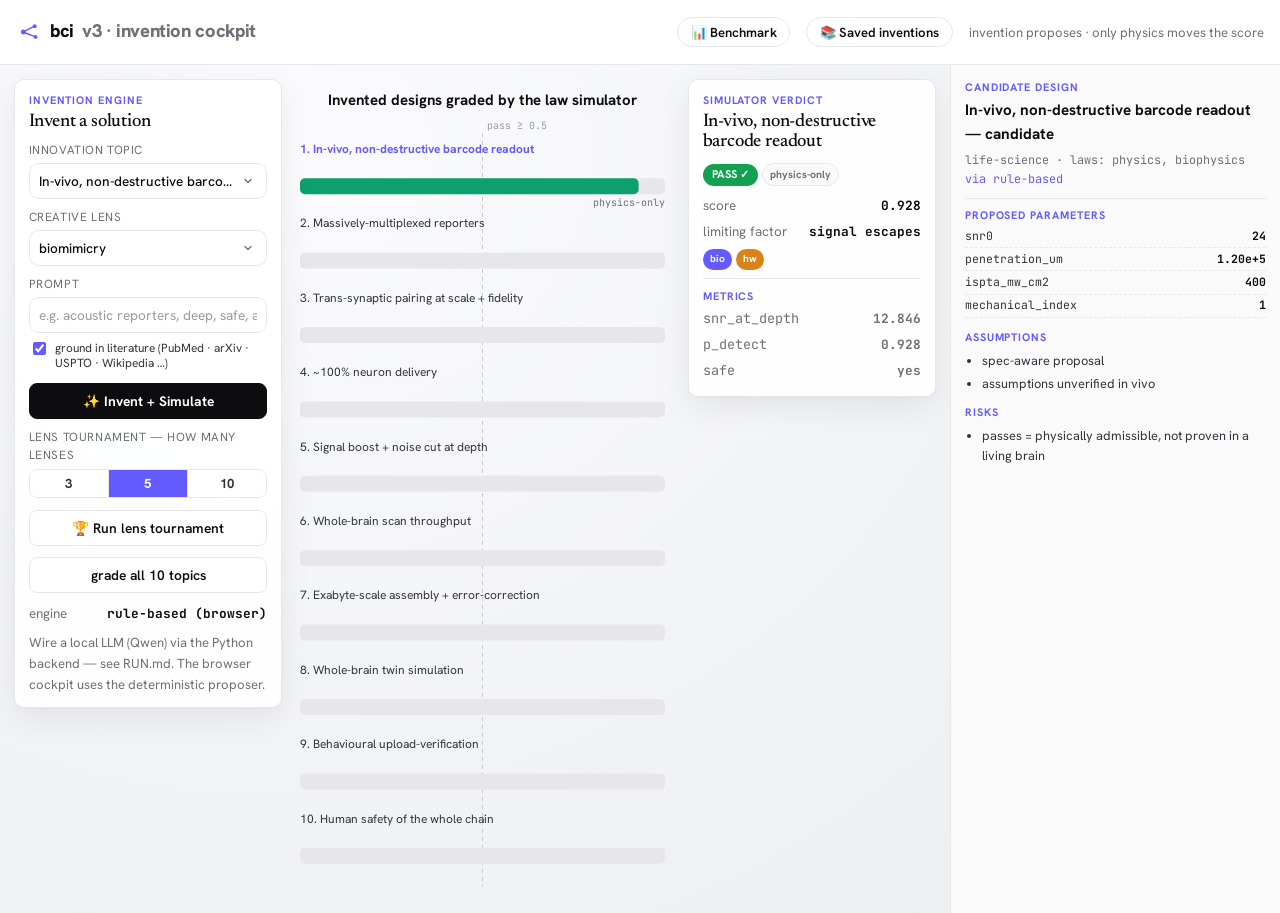
==== docs/app/index.html @ a62dabfe "Cockpit: benchmark leaderboard modal (+ past runs) and literature citations in the aside - '📊 Benchm" ====
<!doctype html>
<html lang="en">
<head>
  <meta charset="utf-8" />
  <meta name="viewport" content="width=device-width, initial-scale=1" />
  <title>BCI v3 — invention cockpit</title>
  <meta name="description" content="Invent a design for one of the 10 brain-mapping blockers, then let the law simulator grade it live." />
  <link rel="preconnect" href="https://fonts.googleapis.com" />
  <link rel="preconnect" href="https://fonts.gstatic.com" crossorigin />
  <link href="https://fonts.googleapis.com/css2?family=Newsreader:opsz,wght@6..72,400;6..72,500&family=Hanken+Grotesk:wght@400;500;600;700;800&family=JetBrains+Mono:wght@400;600&display=swap" rel="stylesheet" />
  <link rel="stylesheet" href="../assets/theme.css" />
  <link rel="stylesheet" href="app.css" />
</head>
<body>
  <nav class="nav">
    <div class="wrap">
      <a class="brand" href="#">
        <svg viewBox="0 0 32 32" fill="none" aria-hidden="true">
          <circle cx="9" cy="16" r="3" fill="currentColor"/><circle cx="23" cy="9" r="2.4" fill="currentColor"/>
          <circle cx="24" cy="22" r="2.4" fill="currentColor"/>
          <path d="M11.6 14.7 20.8 9.8M11.7 17.2 21.7 21" stroke="currentColor" stroke-width="1.8" stroke-linecap="round"/>
        </svg>
        bci <span class="muted">v3 · invention cockpit</span>
      </a>
      <div class="nav-links">
        <button class="nav-btn" id="open-bench">📊 Benchmark</button>
        <button class="nav-btn" id="open-saved">📚 Saved inventions</button>
        <span class="muted small">invention proposes · only physics moves the score</span>
      </div>
    </div>
  </nav>

  <div class="modal" id="bench" hidden>
    <div class="modal-card">
      <button class="modal-close" id="close-bench" title="close">✕</button>
      <div class="eyebrow">Model leaderboard</div>
      <h2>Benchmark</h2>
      <p class="muted small" style="max-width:66ch">Sweep all 10 topics N times, grade every attempt, and rank pass-rate + mean score. Run it once per model (change <code>LOCAL_LLM_MODEL</code>) to A-B them — the physics simulator decides the winner.</p>
      <div class="bench-controls">
        <label class="mono small">samples / topic
          <input type="number" id="bench-samples" min="1" max="10" value="2" /></label>
        <button class="btn" id="run-bench">▶ Run benchmark</button>
        <span class="muted small" id="bench-status"></span>
      </div>
      <div id="bench-result"></div>
      <hr class="divider" />
      <div class="eyebrow">Past runs</div>
      <div id="bench-history"></div>
    </div>
  </div>

  <div class="modal" id="saved" hidden>
    <div class="modal-card">
      <button class="modal-close" id="close-saved" title="close">✕</button>
      <div class="eyebrow">Database</div>
      <h2>Saved inventions</h2>
      <div class="mono small muted" id="saved-store"></div>
      <div id="saved-groups"></div>
    </div>
  </div>

  <main class="stage">
    <div class="viewer">
      <canvas id="chart"></canvas>

      <div class="overlay controls">
        <div class="eyebrow">Invention engine</div>
        <h3>Invent a solution</h3>
        <label class="fld" for="topic">innovation topic</label>
        <select id="topic"></select>
        <label class="fld" for="lens">creative lens</label>
        <select id="lens"></select>
        <label class="fld" for="prompt">prompt</label>
        <input class="txt" id="prompt" placeholder="e.g. acoustic reporters, deep, safe, aggressive" />
        <label class="chk"><input type="checkbox" id="ground" checked /> ground in literature (PubMed · arXiv · USPTO · Wikipedia …)</label>
        <button class="btn" id="invent">✨ Invent + Simulate</button>
        <label class="fld">lens tournament — how many lenses</label>
        <div class="seg" id="lensn">
          <button data-n="3">3</button><button data-n="5" class="on">5</button><button data-n="10">10</button>
        </div>
        <button class="btn ghost" id="tournament">🏆 Run lens tournament</button>
        <button class="btn ghost" id="all">grade all 10 topics</button>
        <div class="statrow" style="margin-top:.5rem"><span>engine</span><b id="backend">rule-based (browser)</b></div>
        <div class="stim-note small muted" style="margin-top:.3rem">Wire a local LLM (Qwen) via the Python backend — see RUN.md. The browser cockpit uses the deterministic proposer.</div>
      </div>

      <div class="overlay verdict">
        <div class="eyebrow">Simulator verdict</div>
        <h3 id="v-title">—</h3>
        <div style="margin-bottom:.4rem"><span class="pill" id="v-pass">—</span> <span class="fid" id="v-fid">—</span></div>
        <div class="statrow"><span>score</span><b id="v-score">—</b></div>
        <div class="statrow"><span>limiting factor</span><b id="v-limit" style="text-align:right">—</b></div>
        <div class="tags" id="v-tags"></div>
        <hr class="divider" />
        <div class="eyebrow">Metrics</div>
        <div id="v-metrics" class="mono muted">run an invention →</div>
      </div>
    </div>

    <aside class="aside">
      <div class="eyebrow">Candidate design</div>
      <h4 id="c-title">—</h4>
      <div class="mono muted small" id="c-domain"></div>
      <div class="mono small" id="c-via" style="color:var(--molecular)"></div>
      <div id="c-mech"></div>
      <hr class="divider" />
      <div class="eyebrow">Proposed parameters</div>
      <div id="c-params"></div>
      <div class="eyebrow" style="margin-top:.7rem">Assumptions</div>
      <ul class="list" id="c-assume"><li class="muted">—</li></ul>
      <div class="eyebrow">Risks</div>
      <ul class="list" id="c-risks"><li class="muted">—</li></ul>
      <div id="c-detail"></div>
      <div id="c-parts"></div>
      <div id="c-cites"></div>
      <div class="mono small" id="c-saved" style="color:var(--venv); margin-top:.4rem"></div>
      <div id="tourn"></div>
    </aside>
  </main>

  <script type="module" src="js/viewer.js"></script>
</body>
</html>
---- docs/assets/theme.css ----
/* BCI design system -- adapted from the LabSuite theme (github.com/sanjaydoc/LabSuite):
   light, monochrome, editorial. Elegant serif display + humanist sans body,
   thin dark full-width rules, black pill buttons, white cards with soft shadow
   and hairline dividers, generous whitespace. Shared across the marketing page
   (docs/index.html) and the GUI control plane (docs/app/). */

:root {
  --paper: #ffffff;
  --paper-2: #fafafa;
  --ink: #0d0d0f;      /* near-black display + primary text */
  --ink-2: #33333b;    /* dark slate for card body copy */
  --muted: #6f6f78;    /* small grey labels */
  --faint: #9a9aa2;
  --hair: #e7e7ea;     /* light hairline dividers inside cards */
  --rule: #111114;     /* the signature strong dark full-width rule */

  --accent: #0d0d0f;   /* actions are black, like Merge */
  --ok: #12a150;       /* bright green (ALLOW) */
  --ok-bg: #e8f2ec;
  --no: #e0332d;       /* bright red (DENY) */
  --no-bg: #f6ebe9;

  /* small part-accent dots for wayfinding (kept subtle) — the four BCI parts */
  --molecular: #635bff;  /* P1 molecular */
  --scanner: #d98218;    /* P2 hardware / scanner */
  --template: #2f6fed;   /* P3 brain template */
  --venv: #0e9f6e;       /* P4 virtual environment */

  --shadow-sm: 0 1px 2px rgba(16, 16, 20, .05);
  --shadow: 0 1px 2px rgba(16, 16, 20, .04), 0 10px 34px rgba(16, 16, 20, .07);
  --radius: 16px;
  --radius-sm: 10px;
  --pill: 999px;
  --maxw: 1080px;

  --serif: "Newsreader", Georgia, "Times New Roman", serif;
  --sans: "Hanken Grotesk", -apple-system, BlinkMacSystemFont, "Segoe UI", Roboto, Helvetica, Arial, sans-serif;
}

* { box-sizing: border-box; }

html { -webkit-text-size-adjust: 100%; }

body {
  margin: 0;
  background: var(--paper);
  color: var(--ink);
  font-family: var(--sans);
  font-size: 16px;
  line-height: 1.6;
  -webkit-font-smoothing: antialiased;
  text-rendering: optimizeLegibility;
}

a { color: var(--ink); text-decoration: none; }
a:hover { text-decoration: underline; }

h1, h2, h3 { font-family: var(--serif); font-weight: 500; letter-spacing: -0.01em; line-height: 1.1; margin: 0; }
h1 { font-size: clamp(2.6rem, 6vw, 4.4rem); }
h2 { font-size: clamp(1.8rem, 4vw, 2.8rem); }
h3 { font-size: 1.35rem; }

p { margin: 0 0 1rem; color: var(--ink-2); }

.wrap { max-width: var(--maxw); margin: 0 auto; padding: 0 24px; }

/* --- the signature dark rule ------------------------------------------- */
.rule { border: 0; border-top: 1.5px solid var(--rule); margin: 0; }
.section { padding: 64px 0; }
.section + .section { border-top: 1.5px solid var(--rule); }

/* --- small grey label (Merge "Location / Employment Type" style) -------- */
.label {
  font-size: .74rem;
  color: var(--muted);
  letter-spacing: .01em;
  text-transform: none;
  margin-bottom: .25rem;
}
.eyebrow {
  font-size: .8rem;
  letter-spacing: .12em;
  text-transform: uppercase;
  color: var(--muted);
  font-weight: 600;
}

/* --- buttons: Merge-style pills ---------------------------------------- *
 * Two tiers, matching merge.io:
 *   .btn            solid black PILL  — primary CTAs ("Join us! →")
 *   .btn.ghost/.act white OUTLINE pill — secondary/inline ("Upload file")
 * Everything is fully rounded (border-radius: 999px). */
.btn {
  display: inline-flex; align-items: center; justify-content: center; gap: .5rem; white-space: nowrap;
  background: var(--ink); color: #fff;
  font-family: var(--sans); font-weight: 600; font-size: .95rem;
  padding: .68rem 1.4rem; border: 1.5px solid var(--ink); border-radius: 999px; cursor: pointer;
  transition: transform .12s ease, opacity .12s ease, background .12s ease, color .12s ease;
}
.btn:hover { opacity: .9; text-decoration: none; transform: translateY(-1px); }
.btn.ghost { background: transparent; color: var(--ink); border: 1.5px solid var(--ink); }
.btn.ghost:hover { background: var(--ink); color: #fff; opacity: 1; }
.btn:disabled { opacity: .4; cursor: not-allowed; transform: none; }
.btn-sm { padding: .46rem 1.05rem; font-size: .85rem; }

/* Inline/secondary action pill (in tables, cards): light outline, inverts on
   hover. This is the Merge "Upload file" look — far cleaner in a table than a
   solid-black block, and still fully monochrome. */
.btn.act {
  background: var(--paper); color: var(--ink); border: 1.5px solid var(--rule);
  font-weight: 600; font-size: .76rem; padding: .3rem .9rem;
}
.btn.act:hover { background: var(--ink); color: #fff; border-color: var(--ink); opacity: 1; transform: none; }

/* --- cards ------------------------------------------------------------- */
.card {
  background: var(--paper);
  border: 1px solid var(--hair);
  border-radius: var(--radius);
  box-shadow: var(--shadow);
  padding: 22px;
}
.card .divider { border: 0; border-top: 1px solid var(--hair); margin: 14px 0; }

/* --- chips / status ---------------------------------------------------- */
.chip {
  display: inline-flex; align-items: center; gap: .4rem; white-space: nowrap;
  font-size: .78rem; font-weight: 600; line-height: 1.35;
  padding: .18rem .55rem; border-radius: var(--pill);
  border: 1px solid var(--hair); color: var(--ink-2); background: var(--paper-2);
}
/* Status chips: outline pills in the same language as the action buttons —
   bright colored border + text on a transparent ground (no filled blob). */
.chip.allow { color: var(--ok); background: transparent; border: 1.5px solid var(--ok); }
.chip.deny { color: var(--no); background: transparent; border: 1.5px solid var(--no); }
.dot { width: 8px; height: 8px; border-radius: 50%; display: inline-block; }
.dot.molecular { background: var(--molecular); }
.dot.scanner { background: var(--scanner); }
.dot.template { background: var(--template); }
.dot.venv { background: var(--venv); }

/* --- code -------------------------------------------------------------- */
code, pre, .mono { font-family: "JetBrains Mono", ui-monospace, SFMono-Regular, Menlo, Consolas, monospace; }
pre {
  background: #0d0d0f; color: #f4f4f5;
  border-radius: var(--radius-sm); padding: 16px 18px; overflow-x: auto;
  font-size: .85rem; line-height: 1.55;
}
:not(pre) > code {
  background: var(--paper-2); border: 1px solid var(--hair);
  border-radius: 6px; padding: .1rem .35rem; font-size: .85em;
}

/* --- nav --------------------------------------------------------------- */
.nav {
  position: sticky; top: 0; z-index: 20;
  background: rgba(255, 255, 255, .82);
  backdrop-filter: saturate(140%) blur(10px);
  border-bottom: 1.5px solid var(--rule);
}
.nav .wrap { display: flex; align-items: center; justify-content: space-between; height: 64px; }
.brand { display: flex; align-items: center; gap: .55rem; font-weight: 800; font-size: 1.15rem; letter-spacing: -.02em; }
.brand svg { width: 26px; height: 26px; }
.nav-links { display: flex; align-items: center; gap: 1.4rem; }
/* Plain nav links are grey ink; buttons (.btn) keep their own white text --
   scope this rule so it doesn't override the button's colour (specificity clash). */
.nav-links a:not(.btn) { font-size: .92rem; color: var(--ink-2); font-weight: 500; }
.nav-links a:not(.btn):hover { color: var(--ink); }
.nav-links a.btn { color: #fff; }
.nav-links a.btn.ghost { color: var(--ink); }

/* --- tables ------------------------------------------------------------ */
table { border-collapse: collapse; width: 100%; font-size: .9rem; }
th, td { text-align: left; padding: .6rem .5rem; border-bottom: 1px solid var(--hair); }
th { color: var(--muted); font-weight: 600; font-size: .78rem; }

.muted { color: var(--muted); }
.center { text-align: center; }

@media (max-width: 720px) {
  .nav .wrap { height: 56px; gap: .5rem; padding: 0 16px; }
  .brand { font-size: 1rem; gap: .4rem; }
  .brand svg { width: 22px; height: 22px; }
  .brand .muted { display: none; }        /* hide the "control plane" subtitle */
  .nav-links { gap: .55rem; }
  .nav-links a:not(.btn) { display: none; }
  .nav-links .btn-sm { padding: .4rem .7rem; font-size: .82rem; }
  .section { padding: 44px 0; }
}
---- docs/app/app.css ----
/* v3 invention cockpit — v1's theme + the floating-card cockpit layout.
   Stage = a live scorecard canvas with floating control/verdict cards + a candidate aside. */

* { box-sizing: border-box; }
body { margin: 0; font-family: var(--sans); color: var(--ink); background: var(--paper); }
.small { font-size: .82rem; }
.muted { color: var(--muted); }
.divider { border: 0; border-top: 1px solid var(--hair); margin: .55rem 0; }

.nav { border-bottom: 1px solid var(--hair); background: var(--paper); }
.nav .wrap { max-width: none; margin: 0; padding: .55rem 1rem; display: flex; align-items: center; justify-content: space-between; }
.brand { display: flex; align-items: center; gap: .5rem; font-weight: 800; text-decoration: none; color: var(--ink); }
.brand svg { width: 26px; height: 26px; color: var(--molecular); }
.nav-links { display: flex; align-items: center; gap: 1rem; }

.stage { display: grid; grid-template-columns: 1fr 330px; height: calc(100vh - 52px); }
.viewer { position: relative; overflow: hidden; background:
  radial-gradient(120% 120% at 30% 10%, #fbfbfd 0%, #f2f3f6 60%, #eceef2 100%); }
#chart { position: absolute; inset: 0; width: 100%; height: 100%; display: block; }

.overlay { position: absolute; z-index: 4; background: rgba(255,255,255,.9); backdrop-filter: blur(8px);
  border: 1px solid var(--hair); border-radius: var(--radius-sm); box-shadow: var(--shadow); padding: .75rem .85rem; }
.overlay.controls { top: 14px; left: 14px; width: 268px; max-height: calc(100% - 28px); overflow: auto; }
.overlay.verdict { top: 14px; right: 14px; width: 248px; }
.eyebrow { font-size: .68rem; letter-spacing: .09em; text-transform: uppercase; color: var(--molecular); font-weight: 700; }
.overlay h3 { margin: .15rem 0 .5rem; font-family: var(--serif); font-weight: 500; font-size: 1.15rem; }

label.fld { display: block; font-size: .74rem; color: var(--muted); text-transform: uppercase; letter-spacing: .05em; margin: .55rem 0 .2rem; }
select, input.txt { width: 100%; padding: .5rem .6rem; border: 1px solid var(--hair); border-radius: 10px;
  background: #fff; font-family: var(--sans); font-size: .85rem; color: var(--ink); transition: border-color .15s, box-shadow .15s; }
input.txt::placeholder { color: var(--faint); }
input.txt:hover, select:hover { border-color: #c9c9d4; }
input.txt:focus, select:focus { outline: none; border-color: var(--molecular); box-shadow: 0 0 0 3px rgba(99,91,255,.14); }
/* custom dropdown chevron — native one sits awkwardly far right; replace it */
select {
  appearance: none; -webkit-appearance: none; -moz-appearance: none;
  padding-right: 2.1rem; cursor: pointer; font-weight: 500;
  background-image: url("data:image/svg+xml,%3Csvg xmlns='http://www.w3.org/2000/svg' width='12' height='12' viewBox='0 0 24 24' fill='none' stroke='%236f6f78' stroke-width='2.6' stroke-linecap='round' stroke-linejoin='round'%3E%3Cpolyline points='6 9 12 15 18 9'/%3E%3C/svg%3E");
  background-repeat: no-repeat; background-position: right .75rem center; text-overflow: ellipsis;
}
select:hover { background-image: url("data:image/svg+xml,%3Csvg xmlns='http://www.w3.org/2000/svg' width='12' height='12' viewBox='0 0 24 24' fill='none' stroke='%23635bff' stroke-width='2.6' stroke-linecap='round' stroke-linejoin='round'%3E%3Cpolyline points='6 9 12 15 18 9'/%3E%3C/svg%3E"); }

.btn { display: block; width: 100%; text-align: center; padding: .5rem .6rem; border-radius: 8px; margin-top: .7rem;
  border: 1px solid var(--accent); background: var(--accent); color: #fff; font-weight: 700; font-size: .86rem; cursor: pointer; }
.btn:hover { opacity: .9; }
.btn.ghost { background: #fff; color: var(--ink); border-color: var(--hair); font-weight: 600; }
.btn.ghost:hover { border-color: var(--molecular); color: var(--molecular); }

.seg { display: flex; gap: 0; border: 1px solid var(--hair); border-radius: 8px; overflow: hidden; margin-top: .2rem; }
.seg button { flex: 1; padding: .34rem 0; border: 0; background: #fff; font-family: var(--sans); font-weight: 700; font-size: .82rem; color: var(--ink-2); cursor: pointer; border-right: 1px solid var(--hair); }
.seg button:last-child { border-right: 0; }
.seg button.on { background: var(--molecular); color: #fff; }
.tourn-row { display: grid; grid-template-columns: auto 1fr auto; gap: .5rem; align-items: center; font-size: .78rem; padding: .2rem 0; border-bottom: 1px dashed var(--hair); }
.tourn-row .ln { font-family: "JetBrains Mono", monospace; font-size: .7rem; color: var(--muted); }
.tourn-row .sc { font-family: "JetBrains Mono", monospace; font-weight: 700; }
.tourn-row .dot { width: 8px; height: 8px; border-radius: 50%; }
.tourn-row .dot.p { background: var(--ok); } .tourn-row .dot.f { background: var(--no); }

.statrow { display: flex; justify-content: space-between; align-items: baseline; font-size: .84rem; padding: .14rem 0; }
.statrow span { color: var(--muted); } .statrow b { font-family: "JetBrains Mono", monospace; font-size: .8rem; }
.pill { display: inline-block; font-size: .7rem; font-weight: 700; padding: 2px 9px; border-radius: 999px; color: #fff; }
.pill.pass { background: var(--ok); } .pill.fail { background: var(--no); }
.fid { display: inline-block; font-size: .66rem; font-weight: 700; padding: 2px 7px; border-radius: 999px; background: var(--paper-2); border: 1px solid var(--hair); color: var(--muted); }
.tags { display: flex; gap: 4px; flex-wrap: wrap; margin-top: .3rem; }
.tag { font-size: .64rem; font-weight: 700; padding: 2px 7px; border-radius: 999px; color: #fff; }
.tag.bio { background: var(--molecular); } .tag.hw { background: var(--scanner); } .tag.sw { background: var(--ink-2); }
.tag.tpl { background: var(--template); } .tag.venv { background: var(--venv); }
.mono { font-family: "JetBrains Mono", monospace; font-size: .74rem; }

/* candidate aside */
.aside { border-left: 1px solid var(--hair); background: var(--paper-2); padding: .85rem; overflow: auto; }
.aside h4 { margin: .1rem 0 .3rem; font-family: var(--sans); font-weight: 700; font-size: .95rem; }
.kv { font-family: "JetBrains Mono", monospace; font-size: .72rem; color: var(--ink-2); display: flex; justify-content: space-between; gap: 1rem; padding: .12rem 0; border-bottom: 1px dashed var(--hair); }
.kv b { color: var(--ink); }
.list { margin: .3rem 0 .6rem; padding-left: 1.1rem; font-size: .8rem; color: var(--ink-2); }
.list li { margin: .12rem 0; }

.nav-btn { padding: .34rem .8rem; border: 1px solid var(--hair); background: #fff; border-radius: 999px;
  font-family: var(--sans); font-size: .82rem; font-weight: 600; cursor: pointer; color: var(--ink); }
.nav-btn:hover { border-color: var(--molecular); color: var(--molecular); }

/* detail sections + parts in the aside */
.detsec { margin: .5rem 0; } .detsec .lbl { font-size: .66rem; font-weight: 700; letter-spacing: .05em;
  text-transform: uppercase; color: var(--molecular); } .detsec p { margin: .12rem 0 0; font-size: .8rem; color: var(--ink-2); line-height: 1.45; }
.part { display: grid; grid-template-columns: 1fr; gap: 1px; font-size: .78rem; padding: .3rem 0; border-bottom: 1px dashed var(--hair); }
.part b { color: var(--ink); } .part span { color: var(--muted); font-size: .72rem; }
.chk { display: flex; align-items: flex-start; gap: .4rem; font-size: .74rem; color: var(--ink-2); margin: .5rem 0 .2rem; line-height: 1.3; cursor: pointer; }
.chk input { margin-top: .1rem; accent-color: var(--molecular); }
.cite { display: block; font-size: .76rem; padding: .25rem 0; border-bottom: 1px dashed var(--hair); }
.cite .src { display: inline-block; font-size: .62rem; font-weight: 700; text-transform: uppercase; color: #fff; background: var(--scanner); border-radius: 4px; padding: 1px 5px; margin-right: .35rem; }
.cite a { color: var(--template); text-decoration: none; } .cite a:hover { text-decoration: underline; }

/* saved-inventions modal, grouped by the 10 categories */
.modal { position: fixed; inset: 0; z-index: 40; background: rgba(20,20,26,.5); backdrop-filter: blur(3px); display: grid; place-items: center; padding: 3vh 3vw; }
.modal[hidden] { display: none; }
.modal-card { background: var(--paper); border-radius: var(--radius); max-width: 900px; width: 100%; max-height: 92vh; overflow: auto; padding: 1.3rem 1.5rem; box-shadow: var(--shadow); }
.modal-card h2 { font-family: var(--serif); font-weight: 500; font-size: 1.4rem; margin: .1rem 0 .3rem; }
.modal-close { float: right; border: 1px solid var(--hair); background: #fff; border-radius: 8px; cursor: pointer; width: 30px; height: 30px; font-size: 1rem; }
.cat { margin-top: 1.1rem; } .cat h3 { font-family: var(--sans); font-weight: 700; font-size: .92rem; display: flex; align-items: center; gap: .5rem; margin: 0 0 .3rem; }
.cat .n { font-family: "JetBrains Mono", monospace; font-size: .7rem; color: var(--muted); }
.inv-row { display: grid; grid-template-columns: auto 1fr auto auto; gap: .6rem; align-items: center; padding: .35rem .5rem; border: 1px solid var(--hair); border-radius: 8px; margin: .25rem 0; font-size: .82rem; }
.inv-row .dot { width: 8px; height: 8px; border-radius: 50%; } .inv-row .dot.p { background: var(--ok); } .inv-row .dot.f { background: var(--no); }
.inv-row .ti { overflow: hidden; text-overflow: ellipsis; white-space: nowrap; }
.inv-row .sc { font-family: "JetBrains Mono", monospace; font-weight: 700; }
.del { border: 0; background: transparent; cursor: pointer; font-size: 1rem; opacity: .5; padding: 0 .2rem; }
.del:hover { opacity: 1; }
.cat-empty { font-size: .78rem; color: var(--faint); font-style: italic; padding: .2rem .5rem; }

/* benchmark */
.bench-controls { display: flex; align-items: center; gap: .8rem; margin: .8rem 0; flex-wrap: wrap; }
.bench-controls input[type=number] { width: 56px; padding: .3rem .4rem; border: 1px solid var(--hair); border-radius: 8px; margin-left: .3rem; }
.bench-controls .btn { width: auto; display: inline-block; margin: 0; padding: .45rem 1rem; }
.bench-head { display: flex; gap: 1.4rem; flex-wrap: wrap; font-size: .84rem; margin: .4rem 0 .6rem; }
.bench-head b { font-family: "JetBrains Mono", monospace; }
.bench-table { width: 100%; border-collapse: collapse; font-size: .82rem; }
.bench-table th { text-align: right; font-size: .68rem; text-transform: uppercase; letter-spacing: .05em; color: var(--muted); border-bottom: 1.5px solid var(--rule); padding: 5px 8px; }
.bench-table th:first-child { text-align: left; }
.bench-table td { padding: 5px 8px; border-bottom: 1px solid var(--hair); text-align: right; font-family: "JetBrains Mono", monospace; }
.bench-table td:first-child { text-align: left; font-family: var(--sans); }
.bench-bar { height: 7px; border-radius: 4px; background: var(--ok); display: inline-block; vertical-align: middle; }
.bench-run { font-size: .76rem; color: var(--ink-2); padding: .25rem 0; border-bottom: 1px dashed var(--hair); display: flex; justify-content: space-between; gap: 1rem; }
.bench-run b { font-family: "JetBrains Mono", monospace; }

@media (max-width: 860px) {
  .stage { grid-template-columns: 1fr; height: auto; }
  .viewer { height: 60vh; } .aside { border-left: 0; border-top: 1px solid var(--hair); }
}
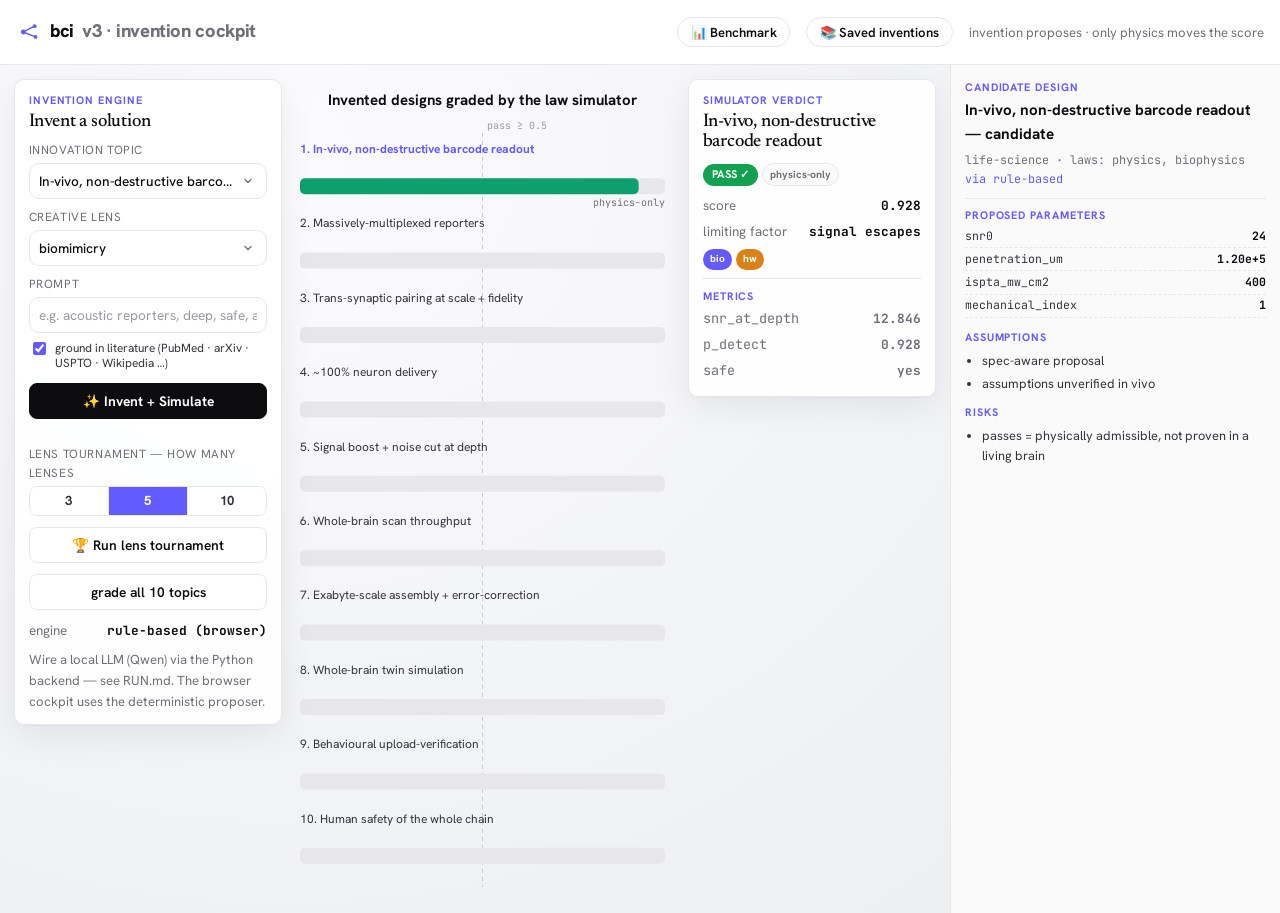
==== commit b1a06100: "Cockpit: live pipeline status + label the simulator step clearly - status line under Invent shows th" ====
--- a/docs/app/index.html
+++ b/docs/app/index.html
@@ -74,6 +74,7 @@
         <input class="txt" id="prompt" placeholder="e.g. acoustic reporters, deep, safe, aggressive" />
         <label class="chk"><input type="checkbox" id="ground" checked /> ground in literature (PubMed · arXiv · USPTO · Wikipedia …)</label>
         <button class="btn" id="invent">✨ Invent + Simulate</button>
+        <div class="mono small" id="invent-status" style="min-height:1.1em; color:var(--molecular); margin-top:.25rem"></div>
         <label class="fld">lens tournament — how many lenses</label>
         <div class="seg" id="lensn">
           <button data-n="3">3</button><button data-n="5" class="on">5</button><button data-n="10">10</button>
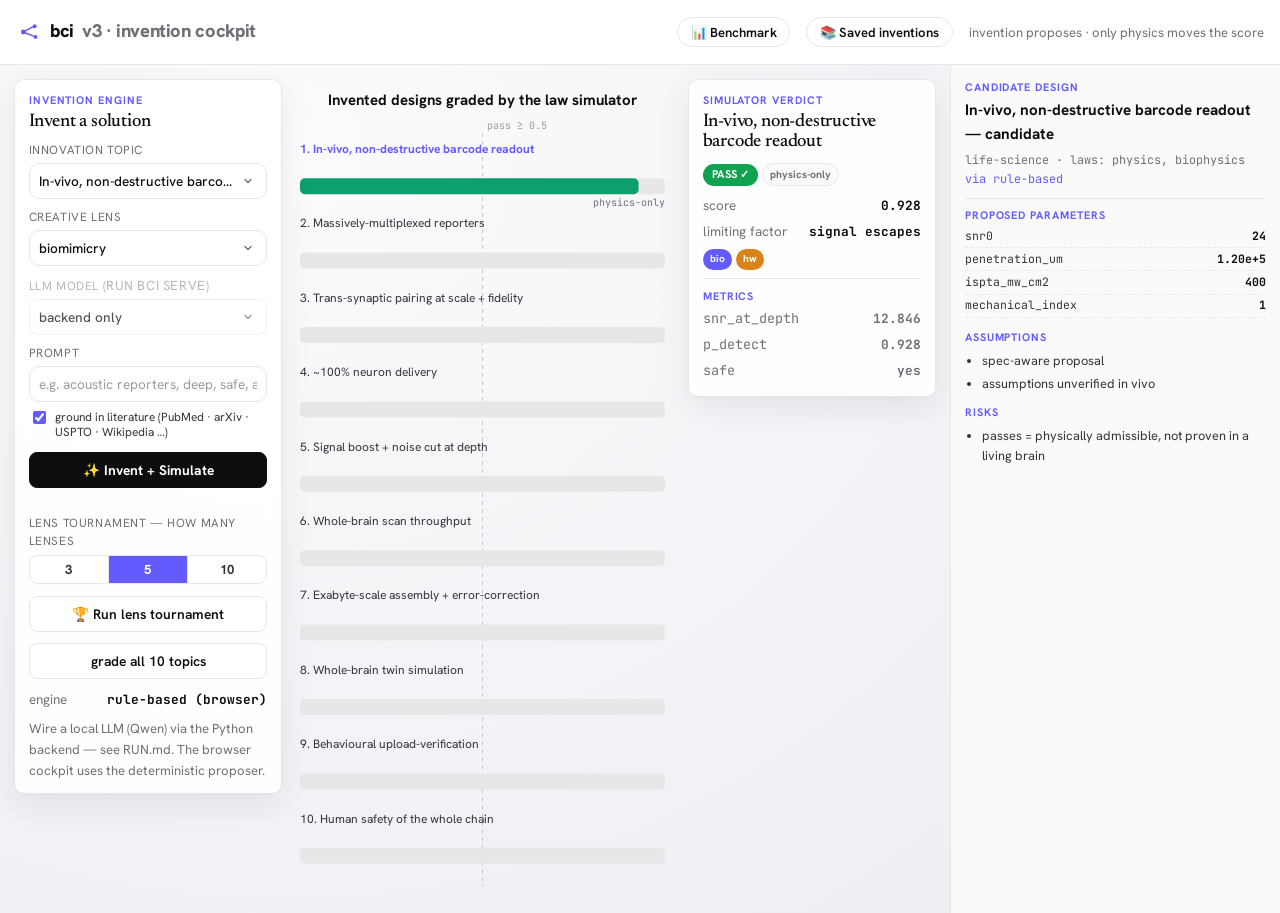
==== commit caef4170: "Add GUI model picker (auto-detects installed models) + real invention screenshots - /api/models auto" ====
--- a/docs/app/index.html
+++ b/docs/app/index.html
@@ -23,8 +23,8 @@
         bci <span class="muted">v3 · invention cockpit</span>
       </a>
       <div class="nav-links">
-        <button class="nav-btn" id="open-bench">📊 Benchmark</button>
-        <button class="nav-btn" id="open-saved">📚 Saved inventions</button>
+        <button class="nav-btn" id="open-bench" title="Sweep all 10 topics N times, grade every attempt, and rank pass-rate + mean score — a model leaderboard. Run it per model to A-B them. Saved to the DB.">📊 Benchmark</button>
+        <button class="nav-btn" id="open-saved" title="Browse every invention auto-saved to the database, grouped by the 10 innovation categories. Click one to read its full design; 🗑 to delete.">📚 Saved inventions</button>
         <span class="muted small">invention proposes · only physics moves the score</span>
       </div>
     </div>
@@ -55,7 +55,15 @@
       <div class="eyebrow">Database</div>
       <h2>Saved inventions</h2>
       <div class="mono small muted" id="saved-store"></div>
+      <p class="muted small">Click any invention to read its full design.</p>
       <div id="saved-groups"></div>
+    </div>
+  </div>
+
+  <div class="modal" id="invdetail" hidden>
+    <div class="modal-card">
+      <button class="modal-close" id="close-invdetail" title="close">✕</button>
+      <div id="invdetail-body"></div>
     </div>
   </div>
 
@@ -70,17 +78,19 @@
         <select id="topic"></select>
         <label class="fld" for="lens">creative lens</label>
         <select id="lens"></select>
+        <label class="fld" for="model" id="model-lbl" title="Which LLM invents the design. Auto-detected from your local server (Ollama) — every model you've pulled is listed. Switch to A-B them: the physics simulator decides which invents better. Needs the Python backend (bci serve); greyed out in browser-only mode.">LLM model <span class="muted small" id="model-hint"></span></label>
+        <select id="model" title="Pick the model to invent with — auto-detected from your Ollama install."></select>
         <label class="fld" for="prompt">prompt</label>
         <input class="txt" id="prompt" placeholder="e.g. acoustic reporters, deep, safe, aggressive" />
-        <label class="chk"><input type="checkbox" id="ground" checked /> ground in literature (PubMed · arXiv · USPTO · Wikipedia …)</label>
-        <button class="btn" id="invent">✨ Invent + Simulate</button>
+        <label class="chk" title="Before inventing, search PubMed / arXiv / USPTO / PubChem / GitHub / SearXNG / Wikipedia and feed the results to the model, so the design is grounded in real prior art. Adds a few seconds; the citations are shown and saved. Uncheck for faster runs."><input type="checkbox" id="ground" checked /> ground in literature (PubMed · arXiv · USPTO · Wikipedia …)</label>
+        <button class="btn" id="invent" title="Invent one design for the selected topic + lens + prompt, then grade it with the biophysics / physics / electronics simulator and auto-save it to the database.">✨ Invent + Simulate</button>
         <div class="mono small" id="invent-status" style="min-height:1.1em; color:var(--molecular); margin-top:.25rem"></div>
-        <label class="fld">lens tournament — how many lenses</label>
-        <div class="seg" id="lensn">
+        <label class="fld" title="How many of the 10 creative lenses the tournament runs.">lens tournament — how many lenses</label>
+        <div class="seg" id="lensn" title="How many creative lenses the tournament runs (3, 5, or all 10).">
           <button data-n="3">3</button><button data-n="5" class="on">5</button><button data-n="10">10</button>
         </div>
-        <button class="btn ghost" id="tournament">🏆 Run lens tournament</button>
-        <button class="btn ghost" id="all">grade all 10 topics</button>
+        <button class="btn ghost" id="tournament" title="Invent the SELECTED topic through several creative lenses at once (3/5/10 above) and rank them by simulator score — shows which lens produces the best design. Real diversity needs the LLM backend.">🏆 Run lens tournament</button>
+        <button class="btn ghost" id="all" title="Run the engine once for EACH of the 10 topics and fill the scorecard chart — a quick at-a-glance sweep (1 sample per topic, not saved). For a rigorous, averaged, saved leaderboard use 📊 Benchmark.">grade all 10 topics</button>
         <div class="statrow" style="margin-top:.5rem"><span>engine</span><b id="backend">rule-based (browser)</b></div>
         <div class="stim-note small muted" style="margin-top:.3rem">Wire a local LLM (Qwen) via the Python backend — see RUN.md. The browser cockpit uses the deterministic proposer.</div>
       </div>
--- a/docs/app/app.css
+++ b/docs/app/app.css
@@ -121,6 +121,22 @@
 .bench-run { font-size: .76rem; color: var(--ink-2); padding: .25rem 0; border-bottom: 1px dashed var(--hair); display: flex; justify-content: space-between; gap: 1rem; }
 .bench-run b { font-family: "JetBrains Mono", monospace; }
 
+/* clickable saved row + full invention detail view */
+.inv-row { cursor: pointer; } .inv-row:hover { border-color: var(--molecular); }
+.inv-row .ti { pointer-events: none; }
+.id-sec { margin: 1rem 0; } .id-sec h4 { font-family: var(--sans); font-weight: 700; font-size: .82rem; text-transform: uppercase; letter-spacing: .05em; color: var(--molecular); margin: 0 0 .3rem; }
+.id-sec p { margin: .1rem 0; font-size: .88rem; color: var(--ink-2); line-height: 1.5; }
+.id-sec ul { margin: .2rem 0; padding-left: 1.2rem; font-size: .86rem; color: var(--ink-2); }
+.id-meta { display: flex; flex-wrap: wrap; gap: .4rem .9rem; font-size: .78rem; color: var(--muted); margin: .2rem 0 .5rem; }
+.id-meta b { color: var(--ink); font-family: "JetBrains Mono", monospace; }
+.id-kv { display: grid; grid-template-columns: 1fr auto; gap: .3rem 1rem; font-family: "JetBrains Mono", monospace; font-size: .78rem; }
+.id-kv .k { color: var(--muted); } .id-kv .v { color: var(--ink); text-align: right; }
+.id-domain { display: grid; grid-template-columns: 90px 1fr; gap: .4rem; margin: .3rem 0; font-size: .86rem; }
+.id-domain .dl { font-size: .66rem; font-weight: 700; text-transform: uppercase; color: var(--molecular); padding-top: .15rem; }
+.id-cite { display: block; font-size: .8rem; padding: .2rem 0; }
+.id-cite .src { font-size: .62rem; font-weight: 700; text-transform: uppercase; color: #fff; background: var(--scanner); border-radius: 4px; padding: 1px 5px; margin-right: .35rem; }
+.id-cite a { color: var(--template); text-decoration: none; } .id-cite a:hover { text-decoration: underline; }
+
 @media (max-width: 860px) {
   .stage { grid-template-columns: 1fr; height: auto; }
   .viewer { height: 60vh; } .aside { border-left: 0; border-top: 1px solid var(--hair); }
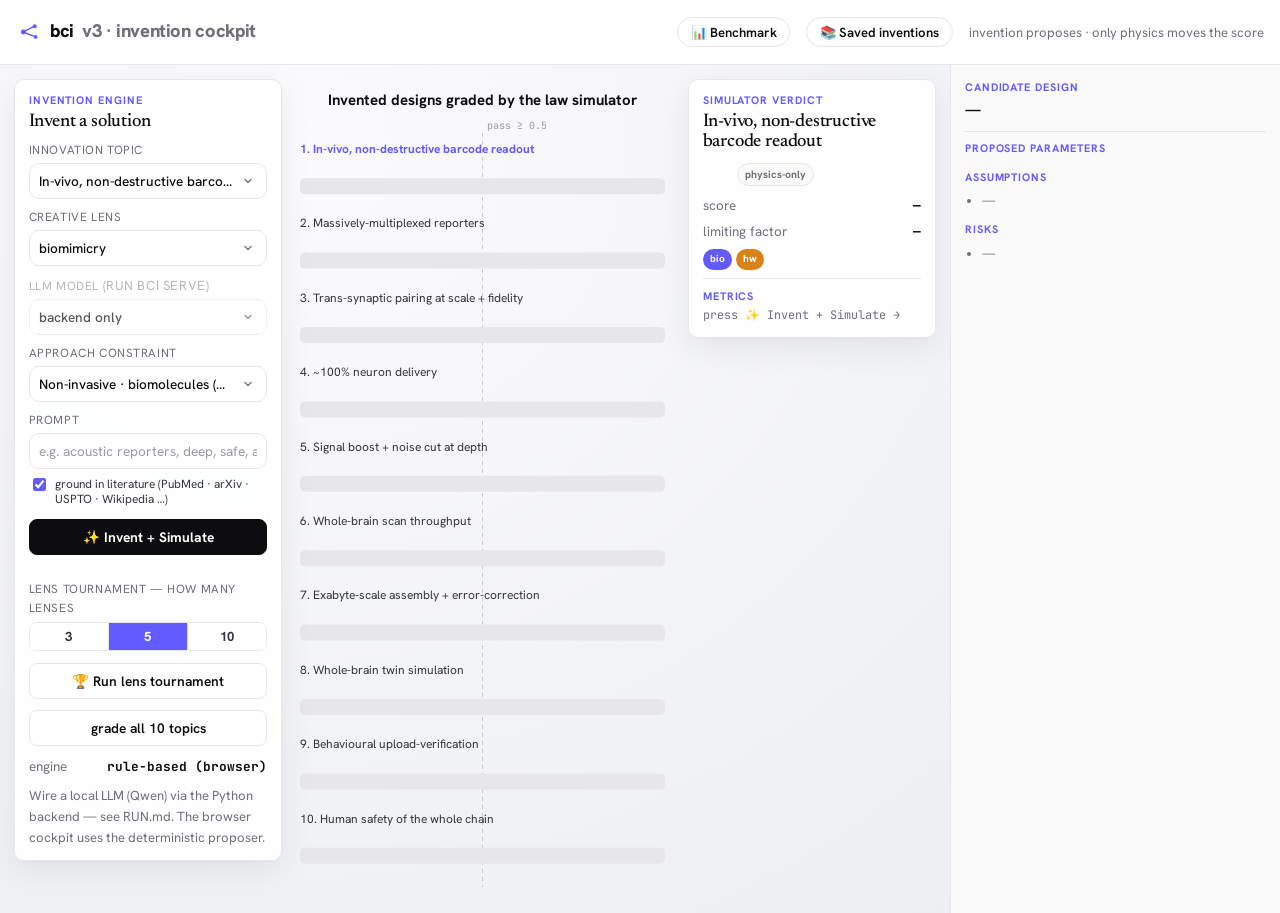
==== commit 150750dc: "Add approach constraint (non-invasive/biomolecules vs invasive/electrodes) - hard constraint block i" ====
--- a/docs/app/index.html
+++ b/docs/app/index.html
@@ -80,6 +80,11 @@
         <select id="lens"></select>
         <label class="fld" for="model" id="model-lbl" title="Which LLM invents the design. Auto-detected from your local server (Ollama) — every model you've pulled is listed. Switch to A-B them: the physics simulator decides which invents better. Needs the Python backend (bci serve); greyed out in browser-only mode.">LLM model <span class="muted small" id="model-hint"></span></label>
         <select id="model" title="Pick the model to invent with — auto-detected from your Ollama install."></select>
+        <label class="fld" for="constraint" title="Constrains HOW the invention interfaces with the brain, so you get the kind of design you want. Non-invasive forbids electrodes/implants/surgery and forces molecular/biomolecular + non-contact readout (ultrasound/optical/MRI). Invasive allows electrodes and implants.">approach constraint</label>
+        <select id="constraint" title="Non-invasive = biomolecules only (no electrodes/surgery). Invasive = electrodes/implants allowed.">
+          <option value="noninvasive">Non-invasive · biomolecules (no electrodes)</option>
+          <option value="invasive">Invasive · electrodes / implants allowed</option>
+        </select>
         <label class="fld" for="prompt">prompt</label>
         <input class="txt" id="prompt" placeholder="e.g. acoustic reporters, deep, safe, aggressive" />
         <label class="chk" title="Before inventing, search PubMed / arXiv / USPTO / PubChem / GitHub / SearXNG / Wikipedia and feed the results to the model, so the design is grounded in real prior art. Adds a few seconds; the citations are shown and saved. Uncheck for faster runs."><input type="checkbox" id="ground" checked /> ground in literature (PubMed · arXiv · USPTO · Wikipedia …)</label>
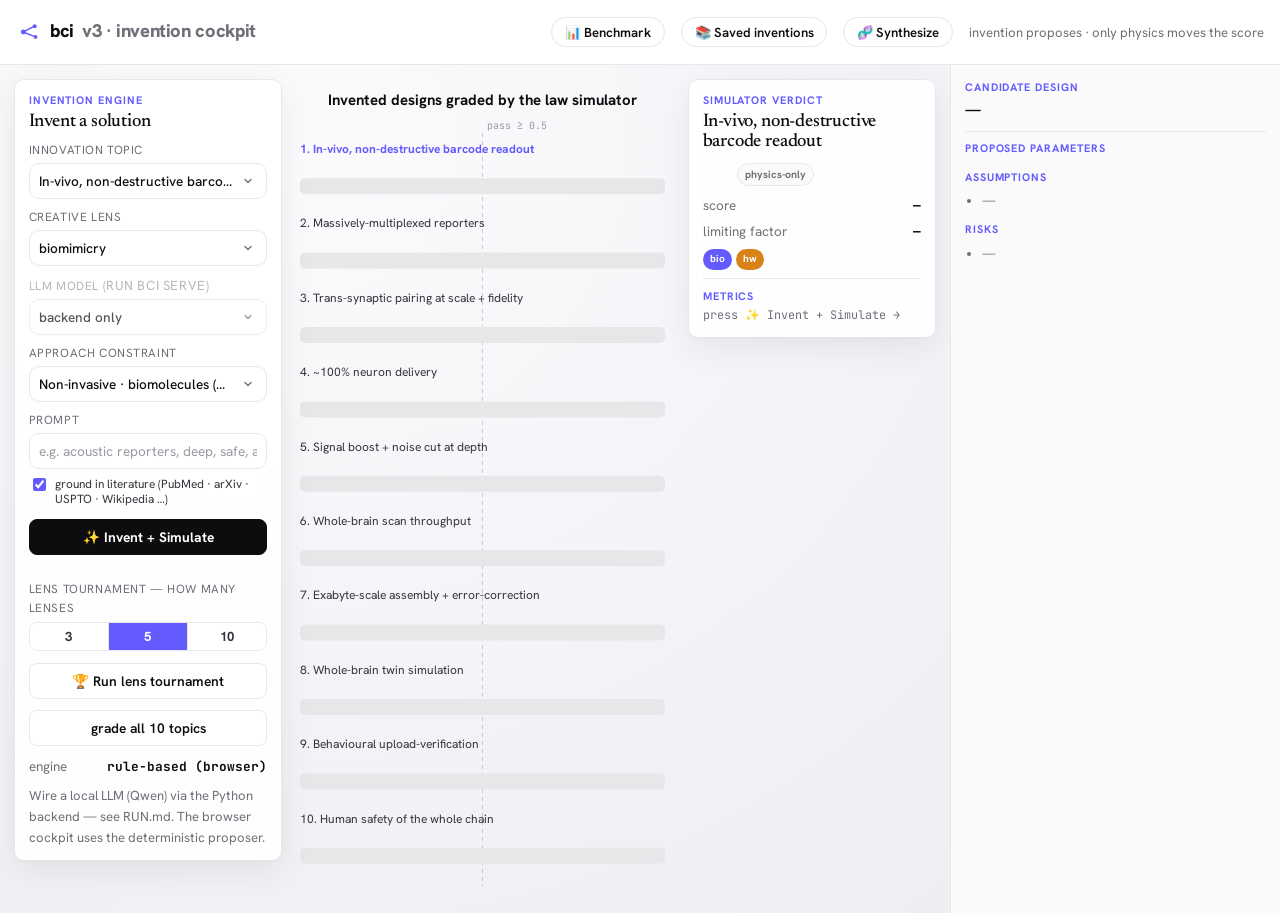
==== commit 4444d2ca: "Add Synthesize: fuse the 10 passing designs into one end-to-end brain-uploading system - synthesis.p" ====
--- a/docs/app/index.html
+++ b/docs/app/index.html
@@ -25,6 +25,7 @@
       <div class="nav-links">
         <button class="nav-btn" id="open-bench" title="Sweep all 10 topics N times, grade every attempt, and rank pass-rate + mean score — a model leaderboard. Run it per model to A-B them. Saved to the DB.">📊 Benchmark</button>
         <button class="nav-btn" id="open-saved" title="Browse every invention auto-saved to the database, grouped by the 10 innovation categories. Click one to read its full design; 🗑 to delete.">📚 Saved inventions</button>
+        <button class="nav-btn" id="open-synth" title="When all 10 blockers have a passing design, fuse them into one end-to-end brain-uploading system: a schematic, the full parts list, and how it works. Locked until 10/10 pass.">🧬 Synthesize</button>
         <span class="muted small">invention proposes · only physics moves the score</span>
       </div>
     </div>
@@ -67,6 +68,23 @@
     </div>
   </div>
 
+  <div class="modal" id="synth" hidden>
+    <div class="modal-card">
+      <button class="modal-close" id="close-synth" title="close">✕</button>
+      <div class="eyebrow">Capstone</div>
+      <h2>🧬 Synthesize the whole system</h2>
+      <p class="muted small" style="max-width:70ch">When all 10 blockers have a <b>passing</b> design, fuse them into one
+        end-to-end non-invasive brain-uploading system — a schematic of the whole pipeline, the full parts list, and how it
+        works. The button unlocks only at 10/10.</p>
+      <div id="synth-progress"></div>
+      <div class="synth-actions">
+        <button class="btn" id="run-synth" disabled>🧬 Synthesize the system</button>
+        <span class="muted small" id="synth-gate"></span>
+      </div>
+      <div id="synth-result"></div>
+    </div>
+  </div>
+
   <main class="stage">
     <div class="viewer">
       <canvas id="chart"></canvas>
@@ -81,9 +99,10 @@
         <label class="fld" for="model" id="model-lbl" title="Which LLM invents the design. Auto-detected from your local server (Ollama) — every model you've pulled is listed. Switch to A-B them: the physics simulator decides which invents better. Needs the Python backend (bci serve); greyed out in browser-only mode.">LLM model <span class="muted small" id="model-hint"></span></label>
         <select id="model" title="Pick the model to invent with — auto-detected from your Ollama install."></select>
         <label class="fld" for="constraint" title="Constrains HOW the invention interfaces with the brain, so you get the kind of design you want. Non-invasive forbids electrodes/implants/surgery and forces molecular/biomolecular + non-contact readout (ultrasound/optical/MRI). Invasive allows electrodes and implants.">approach constraint</label>
-        <select id="constraint" title="Non-invasive = biomolecules only (no electrodes/surgery). Invasive = electrodes/implants allowed.">
+        <select id="constraint" title="Auto-set from the topic: biological topics default to Non-invasive; software/data topics to Not applicable. You can override it.">
           <option value="noninvasive">Non-invasive · biomolecules (no electrodes)</option>
           <option value="invasive">Invasive · electrodes / implants allowed</option>
+          <option value="">Not applicable · software / data topic</option>
         </select>
         <label class="fld" for="prompt">prompt</label>
         <input class="txt" id="prompt" placeholder="e.g. acoustic reporters, deep, safe, aggressive" />
--- a/docs/app/app.css
+++ b/docs/app/app.css
@@ -141,3 +141,36 @@
   .stage { grid-template-columns: 1fr; height: auto; }
   .viewer { height: 60vh; } .aside { border-left: 0; border-top: 1px solid var(--hair); }
 }
+
+/* ── synthesis: progress table, gated button, end-to-end schematic ── */
+.synth-grid { display: grid; grid-template-columns: repeat(2, 1fr); gap: .3rem .8rem; margin: .8rem 0; }
+.synth-row { display: flex; align-items: center; gap: .5rem; font-size: .84rem; padding: .25rem .1rem; }
+.synth-row .dot { width: 16px; height: 16px; border-radius: 50%; flex: 0 0 auto; display: grid; place-items: center; font-size: .6rem; color: #fff; }
+.synth-row .dot.on { background: var(--ok); } .synth-row .dot.off { background: var(--hair); color: var(--muted); }
+.synth-row .nm { color: var(--ink-2); } .synth-row.on .nm { color: var(--ink); font-weight: 600; }
+.synth-actions { display: flex; align-items: center; gap: .8rem; margin: .6rem 0 0; }
+.synth-actions .btn:disabled { opacity: .45; cursor: not-allowed; }
+.synth-meter { height: 8px; border-radius: 6px; background: var(--hair); overflow: hidden; margin: .5rem 0; }
+.synth-meter > i { display: block; height: 100%; background: linear-gradient(90deg, var(--molecular), var(--ok)); transition: width .4s; }
+
+.sys-name { font-family: var(--serif); font-size: 1.35rem; margin: 1.2rem 0 .2rem; }
+.sys-over { color: var(--ink-2); font-size: .92rem; line-height: 1.5; max-width: 72ch; }
+
+/* the schematic: horizontal phase flow inside a safety envelope */
+.schematic { border: 2px dashed var(--scanner); border-radius: var(--radius); padding: 1rem 1rem .6rem; margin: 1.1rem 0; position: relative; overflow-x: auto; }
+.schematic .safety-tag { position: absolute; top: -.7rem; left: 1rem; background: var(--paper); padding: 0 .5rem; font-size: .72rem; font-weight: 700; text-transform: uppercase; letter-spacing: .04em; color: var(--scanner); }
+.flow { display: flex; align-items: stretch; gap: 0; min-width: max-content; }
+.phase { display: flex; flex-direction: column; gap: .5rem; min-width: 190px; max-width: 230px; }
+.phase > h5 { font-family: var(--sans); font-size: .74rem; font-weight: 800; text-transform: uppercase; letter-spacing: .05em; color: var(--molecular); margin: 0 0 .1rem; }
+.phase-why { font-size: .7rem; color: var(--muted); margin: -.2rem 0 .3rem; line-height: 1.35; }
+.snode { background: var(--paper-2); border: 1px solid var(--hair); border-radius: var(--radius-sm); padding: .5rem .6rem; }
+.snode .st { font-weight: 700; font-size: .82rem; color: var(--ink); }
+.snode .sr { font-size: .72rem; color: var(--ink-2); margin: .15rem 0; line-height: 1.35; }
+.snode .sp { font-size: .66rem; color: var(--muted); font-family: "JetBrains Mono", monospace; }
+.arrow { display: flex; align-items: center; padding: 0 .35rem; color: var(--scanner); font-size: 1.3rem; }
+@media (max-width: 720px) { .synth-grid { grid-template-columns: 1fr; } }
+
+.how ol { margin: .3rem 0; padding-left: 1.3rem; } .how li { font-size: .86rem; color: var(--ink-2); line-height: 1.5; margin: .2rem 0; }
+.bom { display: grid; grid-template-columns: 1fr; gap: .25rem; margin: .3rem 0; }
+.bom .bi { display: grid; grid-template-columns: 1fr auto; gap: .5rem; font-size: .82rem; padding: .25rem .1rem; border-bottom: 1px solid var(--hair); }
+.bom .bi b { color: var(--ink); } .bom .bi .ph { font-size: .64rem; text-transform: uppercase; color: var(--muted); align-self: center; }
